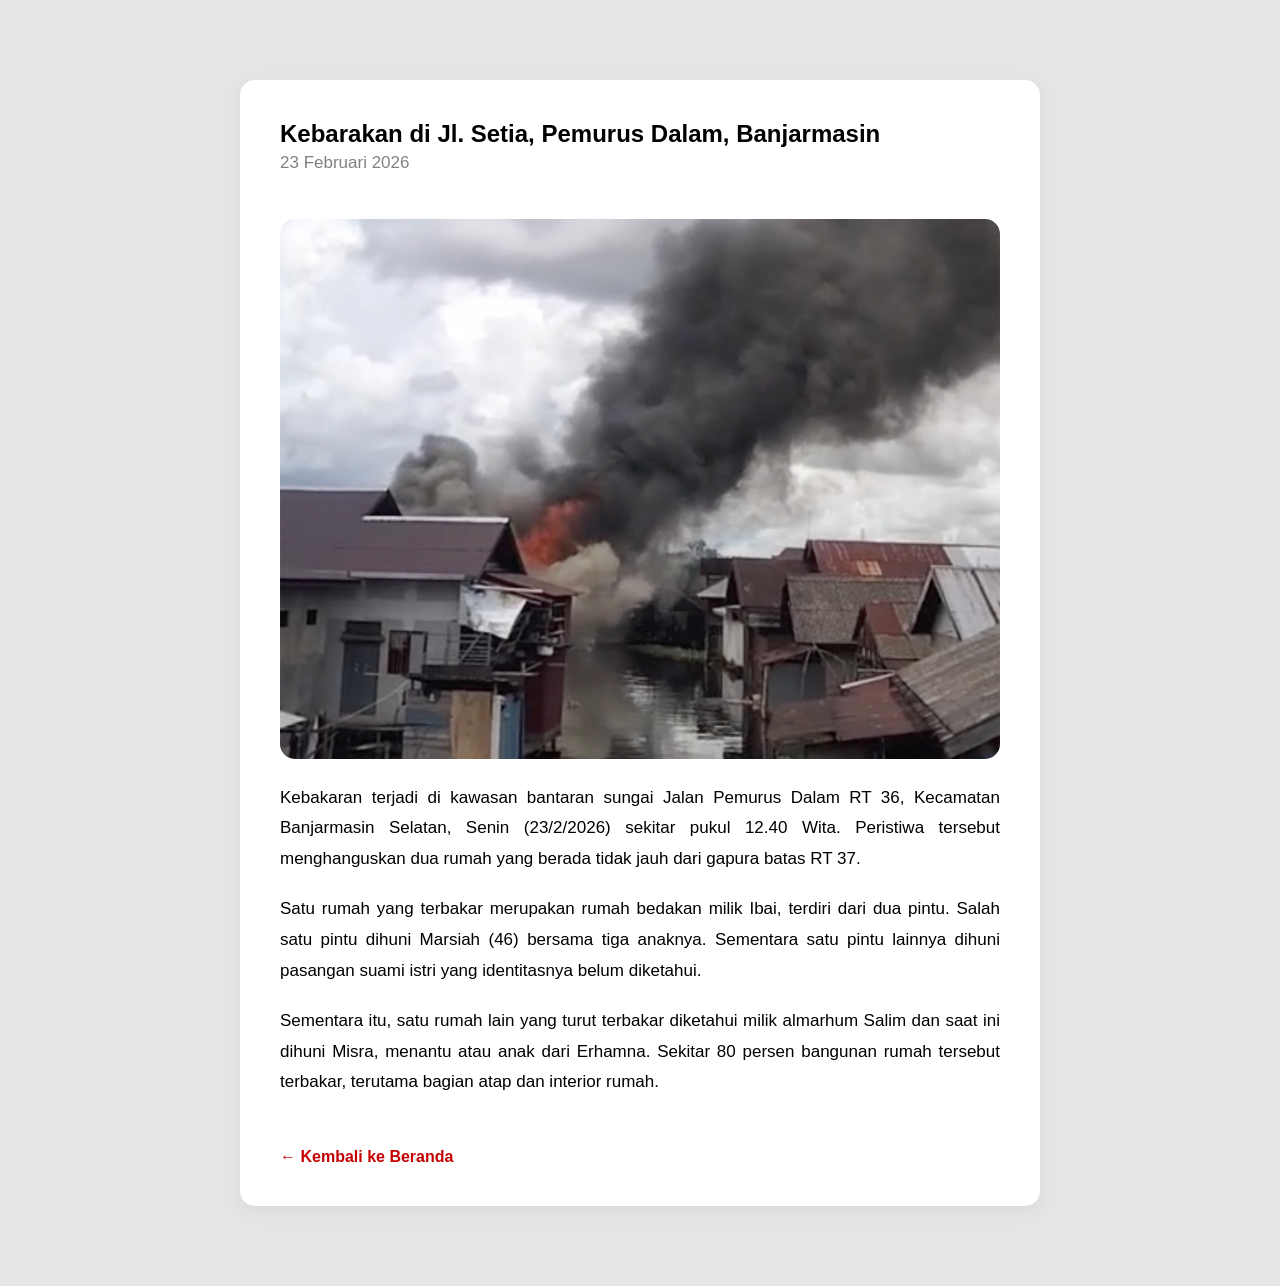
==== berita1.html @ af1fd5cc "Add files via upload" ====
<!DOCTYPE html>
<html lang="id">
<head>
<meta charset="UTF-8">
<meta name="viewport" content="width=device-width, initial-scale=1.0">
<title>Kebarakan di Jl. Setia, Pemurus Dalam, Banjarmasin</title>
<link rel="stylesheet" href="style.css">
</head>
<body>

<section class="detail-berita">
    <div class="container-detail">
        <h1>Kebarakan di Jl. Setia, Pemurus Dalam, Banjarmasin</h1>
        <p class="tanggal-detail">23 Februari 2026</p>

        <img src="kebakaransetia.jpg" alt="Berita">

        <p>
        Kebakaran terjadi di kawasan bantaran sungai Jalan Pemurus Dalam RT 36, Kecamatan Banjarmasin Selatan, 
        Senin (23/2/2026) sekitar pukul 12.40 Wita. Peristiwa tersebut menghanguskan dua rumah yang berada tidak jauh dari gapura batas RT 37.
        </p>

        <p>
        Satu rumah yang terbakar merupakan rumah bedakan milik Ibai, terdiri dari dua pintu. Salah satu pintu dihuni Marsiah 
        (46) bersama tiga anaknya. Sementara satu pintu lainnya dihuni pasangan suami istri yang identitasnya belum diketahui.
        </p>

        <p>
        Sementara itu, satu rumah lain yang turut terbakar diketahui milik almarhum Salim dan saat ini dihuni Misra, 
        menantu atau anak dari Erhamna. Sekitar 80 persen bangunan rumah tersebut terbakar, terutama bagian atap dan interior rumah.


        </p>

        <a href="index.html" class="kembali">← Kembali ke Beranda</a>
    </div>
</section>

</body>
</html>
---- style.css ----
/* ================= FONT ================= */
@font-face {
    font-family: 'Deathshead';
    src: url('fonts/deathshead.ttf') format('truetype');
}

/* ================= GLOBAL ================= */
*{
    margin:0;
    padding:0;
    box-sizing:border-box;
}

html{
    scroll-behavior:smooth;
}

body{
    font-family: Arial, Helvetica, sans-serif;
    background:#e5e5e5;
}

/* ================= HERO ================= */
.hero{
    position:relative;
    height:100vh;
    background:url("background2.jpg") center/cover no-repeat;
    display:flex;
    flex-direction:column;
    align-items:center;
    justify-content:center;
    text-align:center;
    color:white;
}
.overlay{
    position:absolute;
    inset:0;
    background:rgba(0,0,0,0.75);
}

/* NAVIGATION */
nav{
    margin-top:40px;
    display:flex;
    justify-content:center;
    gap:20px;
    flex-wrap:wrap;
    z-index:3;
}

nav a{
    text-decoration:none;
    color:white;
    background:rgba(255,255,255,0.08);
    padding:12px 25px;
    border-radius:30px;
    border:1px solid rgba(255,255,255,0.2);
    font-size:14px;
    letter-spacing:1px;
    transition:0.3s;
}

nav a:hover{
    background:#c6ff00;
    color:black;
    transform:translateY(-3px);
}

/* LOGO */
.logo-container{
    position:absolute;
    top:90px;
    display:flex;
    gap:30px;
    z-index:3;
}

.logo{
    width:150px;
    height:auto;
    transition:0.3s;
}

.logo:hover{
    transform:scale(1.05);
}

/* HERO TEXT */
.hero-text{
    position:relative;
    z-index:3;
    padding:0 20px;
    margin-top:120px;
}

.hero-text h1{
    font-family:'Deathshead';
    font-size:clamp(45px,12vw,140px);
    font-style:italic;
    line-height:0.9;
}

.hero-text p{
    margin-top:20px;
    color:#c6ff00;
    font-size:clamp(14px,3.5vw,20px);
}

/* ================= EMERGENCY ================= */
.emergency{
    background:
        linear-gradient(rgba(0,0,0,0.6), rgba(0,0,0,0.6)),
        url("backgroundemergencycall.jpg") center/cover no-repeat;

    padding:100px 20px;
    text-align:center;
    color:white;
}

.emergency h2{
    font-size:clamp(32px,9vw,70px);
    font-weight:900;
    letter-spacing:3px;
    line-height:1.1;
}

.emergency p{
    margin:20px 0 60px;
    font-size:18px;
}

/* BUTTON */
.btn-container{
    display:flex;
    justify-content:center;
    gap:40px;
    flex-wrap:wrap;
}

.btn{
    background:#c6ff00;
    padding:22px 70px;
    border-radius:35px;
    font-weight:bold;
    text-decoration:none;
    color:black;
    border:4px solid black;
    font-size:20px;
    transition:0.3s;
}

.btn:hover{
    background:black;
    color:#c6ff00;
}

/* ================= ALAMAT ================= */
.alamat{
    display:flex;
    min-height:500px;
    background:#c6ff00;
}

.alamat-left{
    flex:1;
    position:relative;
    overflow:hidden;
}

.alamat-left img{
    width:100%;
    height:100%;
    object-fit:cover;
    filter:grayscale(100%);
}

.alamat-right{
    flex:1;
    display:flex;
    justify-content:center;
    align-items:center;
    gap:40px;
    padding:40px;
    flex-wrap:wrap;
}

.alamat-card{
    background:#2b2b2b;
    color:white;
    padding:40px 30px;
    border-radius:25px;
    text-align:center;
    width:280px;
    box-shadow:0 10px 25px rgba(0,0,0,0.3);
}

.alamat-btn{
    display:inline-block;
    margin-top:15px;
    background:#c6ff00;
    color:black;
    padding:10px 25px;
    border-radius:30px;
    text-decoration:none;
    font-weight:bold;
}
.alamat-left::after{
    content:"";
    position:absolute;
    inset:0;
    background:linear-gradient(
        to right,
        rgba(198,255,0,0) 0%,
        rgba(198,255,0,0.1) 50%,
        rgba(198,255,0,0.3) 65%,
        rgba(198,255,0,0.6) 80%,
        rgba(198,255,0,0.9) 95%
    );
}

/* ================= ORGANISASI ================= */
.organisasi{
    background:#1f1f1f;
    color:white;
    text-align:center;
    padding:100px 20px;
}

.org-link{
    text-decoration:none;
    color:white;
    display:flex;
    flex-direction:column;
    align-items:center;
    gap:15px;
    transition:0.3s;
}

.org-link:hover{
    transform:scale(1.05);
}

.org-icon{
    width:120px;
}

.org-link h2{
    font-size:40px;
}

.org-desc{
    margin-top:20px;
    color:#ccc;
}

/* ================= MEDIA SOSIAL ================= */
.media-section{
    background:#000;
    padding:120px 50px;
}
.media-left h2{
    color:white;
}
.media-wrapper{
    display:flex;
    align-items:center;
    justify-content:center;
    gap:80px;
    flex-wrap:wrap;
}

.media-left{
    background:#000000;
    padding:60px 50px;
    border-radius:25px;
    width:420px;
    text-align:center;
}

.media-left h2{
    font-size:40px;
    margin-bottom:40px;
}

.icon-wrapper{
    display:flex;
    justify-content:space-between;
    gap:20px;
}

.icon-item{
    text-decoration:none;
    color:rgb(255, 255, 255);
    transition:0.3s;
}

.icon-item img{
    width:65px;
    margin-bottom:10px;
}

.icon-item:hover{
    transform:translateY(-8px);
}

.media-right video{
    width:600px;
    border-radius:25px;
    box-shadow:0 15px 35px rgba(0,0,0,0.6);
}

.video-info{
    margin-top:15px;
    color:#ccc;
    font-size:14px;
    text-align:center;
}

/* ================= RESPONSIVE ================= */
@media(max-width:768px){
    

    nav a{
        margin:0 10px;
        font-size:12px;
    }

    .logo-container{
        top:70px;
    }

    .hero-text{
        margin-top:160px;
    }

    .btn{
        padding:18px 45px;
        font-size:16px;
    }

    .alamat{
        flex-direction:column;
    }

    .media-wrapper{
        flex-direction:column;
        gap:50px;
    }

    .media-left,
    .media-right video{
        width:100%;
    }

    .emergency h2{
        font-size:36px;
    }

    .emergency p{
        font-size:15px;
    }
}
@media(max-width:768px){

    nav{
        margin-top:180px;
        gap:10px;
    }

    nav a{
        padding:10px 18px;
        font-size:12px;
    }

}
/* ================= BERITA ================= */
.berita{
    padding:80px 10%;
    background:#f5f5f5;
}

.section-title{
    text-align:center;
    font-size:32px;
    margin-bottom:50px;
    font-weight:bold;
}

.berita-grid{
    display:grid;
    grid-template-columns:repeat(auto-fit, minmax(300px,1fr));
    gap:30px;
}

.berita-card{
    background:white;
    border-radius:15px;
    overflow:hidden;
    box-shadow:0 5px 20px rgba(0,0,0,0.1);
    transition:0.3s;
}

.berita-card:hover{
    transform:translateY(-5px);
}

.berita-card img{
    width:100%;
    height:200px;
    object-fit:cover;
}

.berita-content{
    padding:20px;
}

.tanggal{
    font-size:14px;
    color:gray;
}

.berita-content h3{
    margin:10px 0;
}

.berita-content p{
    font-size:14px;
    margin-bottom:15px;
}

.read-more{
    text-decoration:none;
    font-weight:bold;
    color:#c40000;
}
/* ================= HP HANYA 1 BERITA ================= */
@media(max-width:768px){

    .berita-grid{
        grid-template-columns:1fr;
    }

    /* sembunyikan berita ke-2 dan ke-3 */
    .berita-card:nth-child(2),
    .berita-card:nth-child(3){
        display:none;
    }

}
/* ================= MEDIA SOSIAL RESPONSIVE ================= */
@media(max-width:768px){

    .media-left h2{
        font-size:28px;      /* perkecil ukuran */
        line-height:1.2;     /* rapatkan jarak */
        text-align:center;
        letter-spacing:1px;
    }

}
@media(max-width:768px){

    .media-left h2{
        font-size:26px;
        line-height:1.2;
        text-align:center;
    }

}
/* ================= DETAIL BERITA ================= */
.detail-berita{
    padding:80px 10%;
}

.container-detail{
    max-width:800px;
    margin:auto;
}

.container-detail img{
    width:100%;
    border-radius:15px;
    margin:20px 0;
}

.tanggal-detail{
    color:gray;
    margin-bottom:20px;
}

.kembali{
    display:inline-block;
    margin-top:30px;
    text-decoration:none;
    font-weight:bold;
    color:#c40000;
}
/* ================= DETAIL BERITA RAPI ================= */
.container-detail p{
    text-align:justify;     /* rata kanan kiri */
    line-height:1.8;        /* jarak antar baris */
    margin-bottom:20px;     /* jarak antar paragraf */
    font-size:17px;
}
.container-detail{
    max-width:800px;
    margin:auto;
    background:white;
    padding:40px;
    border-radius:15px;
    box-shadow:0 5px 20px rgba(0,0,0,0.05);
}
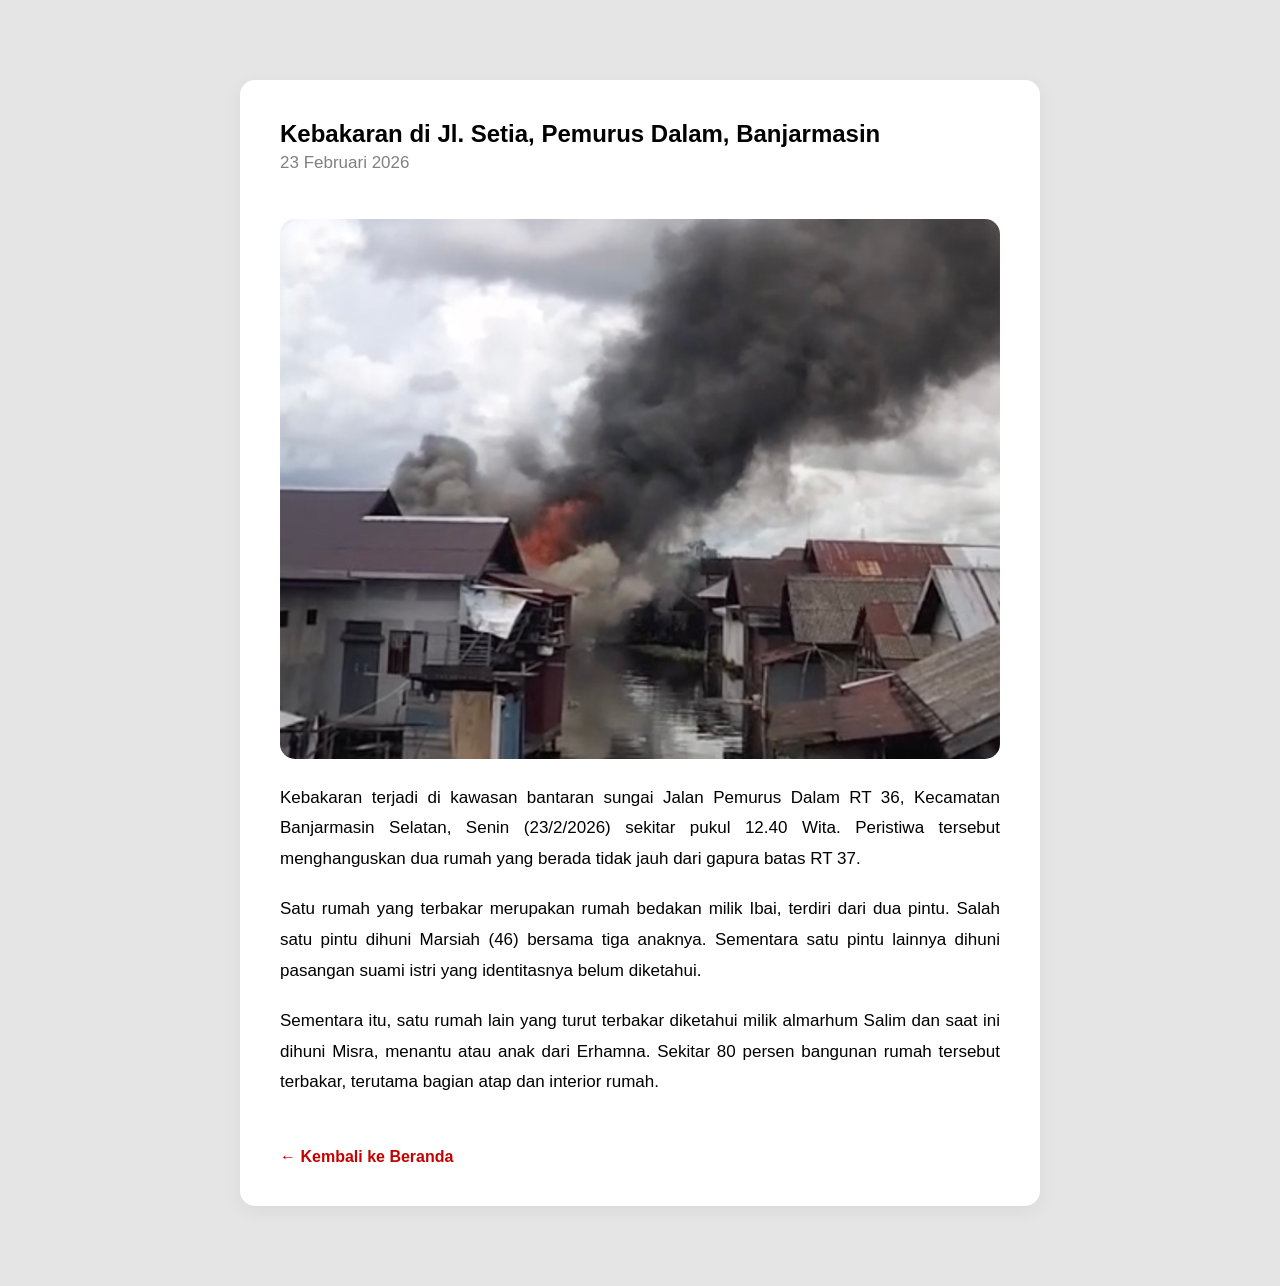
==== commit 98055d0d: "Update berita1.html" ====
--- a/berita1.html
+++ b/berita1.html
@@ -3,14 +3,14 @@
 <head>
 <meta charset="UTF-8">
 <meta name="viewport" content="width=device-width, initial-scale=1.0">
-<title>Kebarakan di Jl. Setia, Pemurus Dalam, Banjarmasin</title>
+<title>Kebakaran di Jl. Setia, Pemurus Dalam, Banjarmasin</title>
 <link rel="stylesheet" href="style.css">
 </head>
 <body>
 
 <section class="detail-berita">
     <div class="container-detail">
-        <h1>Kebarakan di Jl. Setia, Pemurus Dalam, Banjarmasin</h1>
+        <h1>Kebakaran di Jl. Setia, Pemurus Dalam, Banjarmasin</h1>
         <p class="tanggal-detail">23 Februari 2026</p>
 
         <img src="kebakaransetia.jpg" alt="Berita">
--- a/style.css
+++ b/style.css
@@ -388,7 +388,7 @@
 
 .berita-grid{
     display:grid;
-    grid-template-columns:repeat(auto-fit, minmax(300px,1fr));
+    grid-template-columns:repeat(3,1fr);
     gap:30px;
 }
 
@@ -437,15 +437,22 @@
 @media(max-width:768px){
 
     .berita-grid{
-        grid-template-columns:1fr;
-    }
-
-    /* sembunyikan berita ke-2 dan ke-3 */
-    .berita-card:nth-child(2),
-    .berita-card:nth-child(3){
+        display:flex;
+        overflow-x:auto;
+        gap:20px;
+        scroll-snap-type:x mandatory;
+        padding-bottom:10px;
+    }
+
+    .berita-card{
+        min-width:85%;
+        flex:0 0 auto;
+        scroll-snap-align:start;
+    }
+
+    .berita-grid::-webkit-scrollbar{
         display:none;
     }
-
 }
 /* ================= MEDIA SOSIAL RESPONSIVE ================= */
 @media(max-width:768px){
@@ -510,3 +517,89 @@
     border-radius:15px;
     box-shadow:0 5px 20px rgba(0,0,0,0.05);
 }
+/* ================= BERITA SLIDER HP ================= */
+@media(max-width:768px){
+
+    .berita-grid{
+        display:flex;
+        overflow-x:auto;
+        gap:20px;
+        scroll-snap-type:x mandatory;
+        padding-bottom:10px;
+    }
+
+    .berita-card{
+        min-width:85%;
+        flex:0 0 auto;
+        scroll-snap-align:start;
+    }
+
+    /* sembunyikan scrollbar */
+    .berita-grid::-webkit-scrollbar{
+        display:none;
+    }
+
+}
+.berita-grid{
+    scroll-behavior:smooth;
+}
+/* ================= PANAH SLIDER ================= */
+.berita-wrapper{
+    position:relative;
+    display:flex;
+    align-items:center;
+}
+
+/* ================= WRAPPER SLIDER ================= */
+.berita-wrapper{
+    position:relative;
+}
+
+/* ================= PANAH SLIDER ================= */
+.arrow{
+    position:absolute;
+    top:50%;
+    transform:translateY(-50%);
+    background:#c6ff00;
+    border:none;
+    width:45px;
+    height:45px;
+    border-radius:50%;
+    font-size:22px;
+    cursor:pointer;
+    z-index:100;
+    display:flex;
+    align-items:center;
+    justify-content:center;
+    box-shadow:0 4px 15px rgba(0,0,0,0.2);
+}
+
+/* posisi kiri */
+.arrow.left{
+    left:10px;
+}
+
+/* posisi kanan */
+.arrow.right{
+    right:10px;
+}
+
+/* efek hover */
+.arrow:hover{
+    background:black;
+    color:#c6ff00;
+}
+
+/* sembunyikan di desktop */
+@media(min-width:769px){
+    .arrow{
+        display:none;
+    }
+}
+
+/* sembunyikan panah di desktop */
+@media(min-width:769px){
+    .arrow{
+        display:none;
+    }
+}
